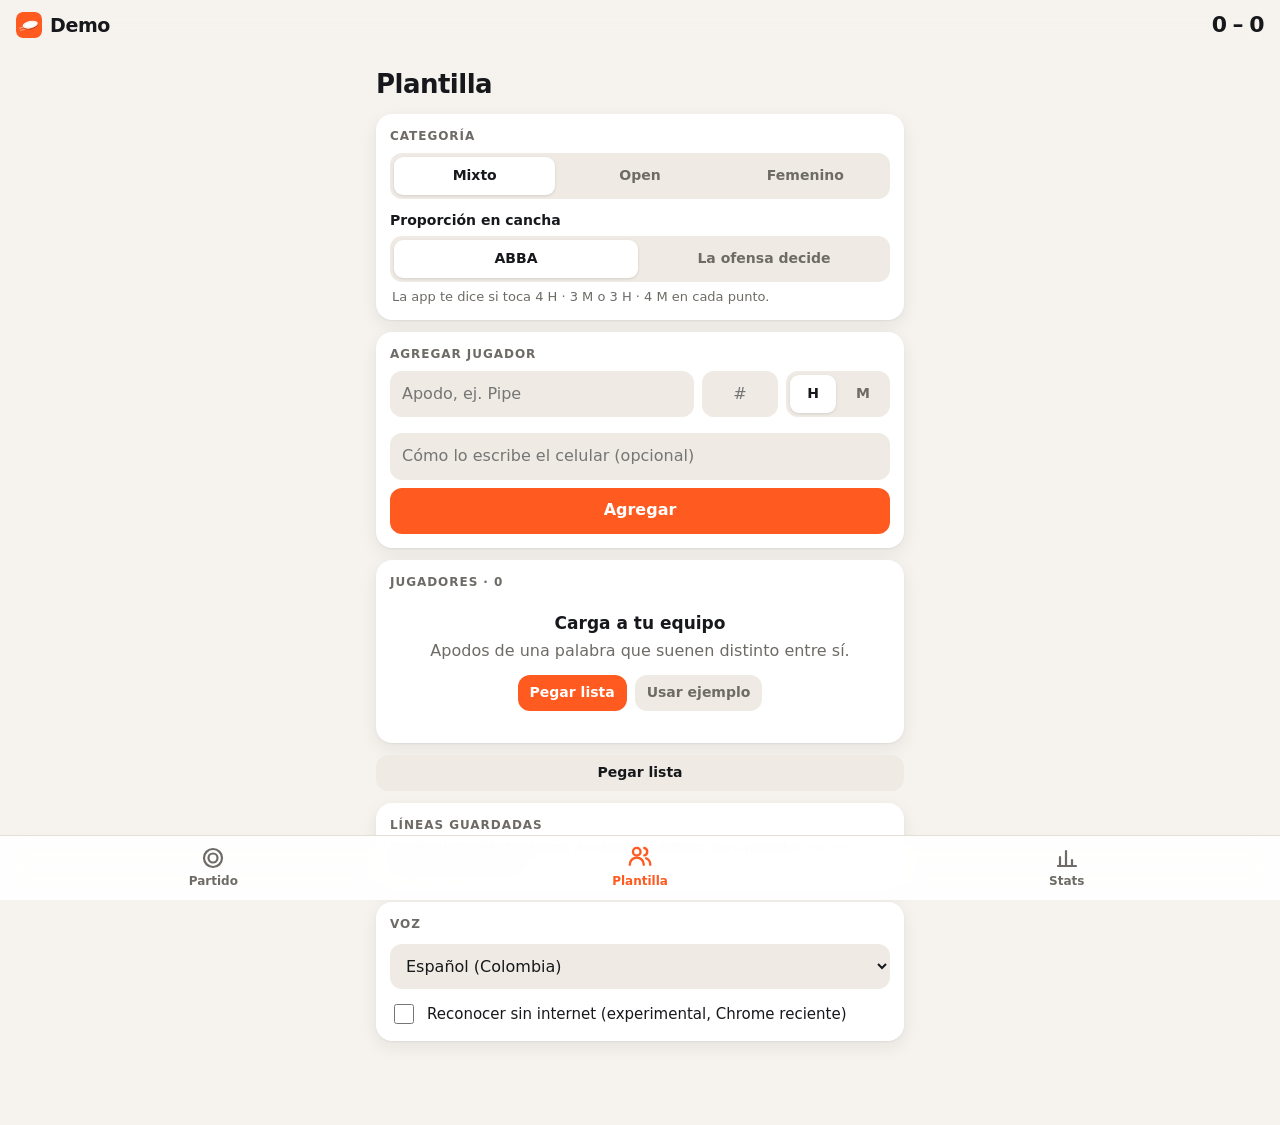
==== app/index.html @ fbf7be6f "Carpeta ordenada (app/ y pruebas/), logo de disco y nombre provisional Demo - app/ contiene solo la " ====
<!doctype html>
<html lang="es">
<head>
  <meta charset="utf-8">
  <meta name="viewport" content="width=device-width, initial-scale=1, viewport-fit=cover">
  <meta name="theme-color" content="#F6F3EE" media="(prefers-color-scheme: light)">
  <meta name="theme-color" content="#121214" media="(prefers-color-scheme: dark)">
  <title>Demo</title>
  <link rel="manifest" href="manifest.webmanifest">
  <link rel="icon" href="icon.svg">
  <link rel="apple-touch-icon" href="icon-180.png">
  <meta name="apple-mobile-web-app-title" content="Demo">
  <link rel="stylesheet" href="styles.css">
</head>
<body>
  <header class="top" id="top">
    <div class="brand"><img class="logo" src="icon.svg" alt="" aria-hidden="true">Demo</div>
    <div class="score num-font" id="score" aria-live="polite"></div>
  </header>

  <main>
    <section id="view-game" class="view"></section>
    <section id="view-roster" class="view" hidden></section>
    <section id="view-stats" class="view" hidden></section>
  </main>

  <nav class="tabs" id="tabs">
    <button data-view="game" class="active"><span data-icon="disc"></span>Partido</button>
    <button data-view="roster"><span data-icon="users"></span>Plantilla</button>
    <button data-view="stats"><span data-icon="chart"></span>Stats</button>
  </nav>

  <div class="sheet-backdrop" id="sheet-backdrop" hidden></div>
  <div class="sheet" id="sheet" role="dialog" aria-modal="true" hidden></div>
  <div class="toast" id="toast" role="status" hidden></div>

  <script src="core.js"></script>
  <script src="app.js"></script>
</body>
</html>
---- app/styles.css ----
/* Demo — paleta "Disco naranja": fondo cálido, tinta negra, naranja de disco. */
:root {
  --bg: #F6F3EE;
  --card: #FFFFFF;
  --sunk: #EFEBE4;
  --ink: #17181C;
  --muted: #6E6B66;
  --line: #E4DED4;
  --accent: #FF5A1F;
  --accent-press: #E84A12;
  --on-accent: #FFFFFF;
  --accent-soft: #FFE6DA;
  --accent-ink: #A8340A;
  --solid: #17181C;        /* relleno fuerte: punto nuestro, confirmar */
  --on-solid: #FFFFFF;
  --unc: #FFE7A3;          /* dudoso */
  --unc-ink: #5C4300;
  --warn: #B4540A;
  --shadow: 0 1px 2px rgba(23,24,28,.06), 0 6px 18px rgba(23,24,28,.07);
  --radius: 16px;
  --r-sm: 12px;
  --ease: cubic-bezier(.2,.8,.2,1);
  --spring: cubic-bezier(.34,1.56,.64,1);
  --fast: 160ms;
  --base: 240ms;
  --tabs-h: 64px;
  color-scheme: light;
}
@media (prefers-color-scheme: dark) {
  :root:not([data-theme="light"]) {
    --bg: #121214; --card: #1C1C20; --sunk: #17171A; --ink: #F3F1EC; --muted: #A29E96; --line: #2E2D31;
    --accent: #FF6A33; --accent-press: #FF5A1F; --accent-soft: #3A1E12; --accent-ink: #FFB08F;
    --solid: #F3F1EC; --on-solid: #17181C; --unc: #45380F; --unc-ink: #FFD97A; --warn: #FFB067;
    --shadow: 0 1px 2px rgba(0,0,0,.4), 0 6px 18px rgba(0,0,0,.35);
    color-scheme: dark;
  }
}
:root[data-theme="dark"] {
  --bg: #121214; --card: #1C1C20; --sunk: #17171A; --ink: #F3F1EC; --muted: #A29E96; --line: #2E2D31;
  --accent: #FF6A33; --accent-press: #FF5A1F; --accent-soft: #3A1E12; --accent-ink: #FFB08F;
  --solid: #F3F1EC; --on-solid: #17181C; --unc: #45380F; --unc-ink: #FFD97A; --warn: #FFB067;
  --shadow: 0 1px 2px rgba(0,0,0,.4), 0 6px 18px rgba(0,0,0,.35);
  color-scheme: dark;
}

* { box-sizing: border-box; -webkit-tap-highlight-color: transparent; }
html, body { margin: 0; }
body {
  background: var(--bg); color: var(--ink);
  font: 16px/1.4 ui-rounded, "SF Pro Rounded", system-ui, -apple-system, "Segoe UI", Roboto, sans-serif;
  padding-bottom: calc(var(--tabs-h) + env(safe-area-inset-bottom) + 12px);
  overflow-x: hidden;
}
body.focus { padding-bottom: 24px; }
button, input, select, textarea { font: inherit; color: inherit; }
button { cursor: pointer; }
[hidden] { display: none !important; }
.num-font { font-variant-numeric: tabular-nums; letter-spacing: -.02em; }

/* ---------- Encabezado ---------- */
.top {
  position: sticky; top: 0; z-index: 10;
  display: flex; justify-content: space-between; align-items: center; gap: 12px;
  padding: 10px 16px; padding-top: calc(10px + env(safe-area-inset-top));
  background: color-mix(in srgb, var(--bg) 88%, transparent);
  backdrop-filter: saturate(1.4) blur(12px); -webkit-backdrop-filter: saturate(1.4) blur(12px);
  border-bottom: 1px solid transparent; transition: border-color var(--base) var(--ease);
}
.top.scrolled { border-bottom-color: var(--line); }
.brand { font-weight: 800; font-size: 19px; letter-spacing: -.02em; display: flex; align-items: center; gap: 8px; }
.brand .logo { width: 26px; height: 26px; border-radius: 7px; display: block; }
.score { display: flex; align-items: baseline; gap: 6px; font-weight: 800; font-size: 22px; }
.score small { font-size: 12px; font-weight: 600; color: var(--muted); max-width: 90px; overflow: hidden; text-overflow: ellipsis; white-space: nowrap; }
.digit { display: inline-block; min-width: .62em; text-align: center; }
.digit.roll { animation: roll var(--base) var(--spring); }
@keyframes roll { from { transform: translateY(60%); opacity: 0; } to { transform: none; opacity: 1; } }
.score.bump { animation: bump 420ms var(--spring); }
@keyframes bump { 30% { transform: scale(1.18); } }

main { max-width: 560px; margin: 0 auto; padding: 8px 16px; }
.view > * + *, .stack > * + * { margin-top: 12px; }
.enter { animation: enter var(--base) var(--ease) both; }
@keyframes enter { from { opacity: 0; transform: translateY(10px); } to { opacity: 1; transform: none; } }

/* ---------- Bloques ---------- */
.card { background: var(--card); border-radius: var(--radius); padding: 14px; box-shadow: var(--shadow); }
.label { font-size: 12px; text-transform: uppercase; letter-spacing: .08em; color: var(--muted); margin: 0 0 8px; font-weight: 700; }
.muted { color: var(--muted); }
.small { font-size: 13px; }
.center { text-align: center; }
.row { display: flex; align-items: center; gap: 8px; }
.row.wrap { flex-wrap: wrap; }
.spacer { flex: 1; }
h2.title { font-size: 26px; font-weight: 800; letter-spacing: -.02em; margin: 6px 0 0; }

/* ---------- Botones ---------- */
.btn {
  border: 0; background: var(--sunk); border-radius: var(--r-sm);
  padding: 10px 14px; min-height: 46px; font-weight: 700; white-space: nowrap;
  transition: transform var(--fast) var(--ease), background-color var(--fast) var(--ease), opacity var(--fast);
}
.btn:active { transform: scale(.96); }
.btn.small { min-height: 36px; padding: 6px 12px; font-size: 14px; }
.btn.block { width: 100%; }
.btn.big { min-height: 58px; font-size: 18px; border-radius: var(--radius); }
.btn.accent { background: var(--accent); color: var(--on-accent); }
.btn.accent:active { background: var(--accent-press); }
.btn.solid { background: var(--solid); color: var(--on-solid); }
.btn.ghost { background: transparent; }
.btn.link { background: none; min-height: 0; padding: 4px 0; color: var(--accent-ink); font-weight: 700; }
.btn.danger-text { color: #C2361B; }
.icon-btn { width: 44px; height: 44px; border-radius: 50%; border: 0; background: transparent; display: grid; place-items: center; color: var(--muted); transition: transform var(--fast) var(--ease), background-color var(--fast); }
.icon-btn:active { transform: scale(.9); background: var(--sunk); }
.icon-btn svg, .btn svg { width: 20px; height: 20px; }

/* Control segmentado */
.seg { display: grid; grid-auto-flow: column; grid-auto-columns: 1fr; background: var(--sunk); border-radius: var(--r-sm); padding: 4px; gap: 4px; position: relative; }
.seg button { border: 0; background: transparent; border-radius: 9px; padding: 9px 6px; font-weight: 700; font-size: 14px; color: var(--muted); transition: background-color var(--base) var(--ease), color var(--base) var(--ease), box-shadow var(--base); }
.seg button.on { background: var(--card); color: var(--ink); box-shadow: 0 1px 3px rgba(0,0,0,.12); }

/* ---------- Insignias ---------- */
.badge { display: inline-flex; align-items: center; gap: 6px; border-radius: 999px; padding: 5px 11px 5px 9px; font-size: 13px; font-weight: 800; letter-spacing: .04em; text-transform: uppercase; border: 0; transition: transform var(--fast) var(--ease); }
.badge svg { width: 15px; height: 15px; }
.badge:active { transform: scale(.94); }
.badge.O { background: var(--accent); color: var(--on-accent); }
.badge.D { background: transparent; color: var(--ink); box-shadow: inset 0 0 0 2px var(--ink); }
.badge.ratio { background: var(--sunk); color: var(--ink); text-transform: none; letter-spacing: 0; }
.badge.ratio.bad { background: var(--unc); color: var(--unc-ink); }
.badge.mini { padding: 2px 7px; font-size: 11px; }
.g-tag { display: inline-grid; place-items: center; width: 20px; height: 20px; border-radius: 6px; font-size: 11px; font-weight: 800; background: var(--sunk); color: var(--muted); flex: none; }
.g-tag.M { background: var(--accent-soft); color: var(--accent-ink); }

/* ---------- Banner ---------- */
.banner { border-radius: var(--r-sm); padding: 12px 14px; font-weight: 700; display: flex; align-items: center; gap: 10px; }
.banner svg { width: 20px; height: 20px; flex: none; }
.banner.warn { background: var(--unc); color: var(--unc-ink); font-weight: 600; }
.banner.us { background: var(--solid); color: var(--on-solid); }
.banner.them { background: transparent; color: var(--ink); box-shadow: inset 0 0 0 2px var(--line); }
.banner.none { background: var(--unc); color: var(--unc-ink); }
.banner.pop { animation: pop var(--base) var(--spring); }
@keyframes pop { from { transform: scale(.96); opacity: .4; } }

/* ---------- Preparar punto: línea ---------- */
.point-head { display: flex; align-items: center; gap: 8px; flex-wrap: wrap; }
.presets { display: flex; gap: 8px; overflow-x: auto; padding: 2px 16px 6px; margin-left: -16px; margin-right: -16px; scrollbar-width: none; }
.presets::-webkit-scrollbar { display: none; }
.preset { flex: none; border: 0; border-radius: 999px; padding: 9px 14px; background: var(--card); box-shadow: var(--shadow); font-weight: 700; font-size: 14px; display: flex; align-items: center; gap: 6px; transition: transform var(--fast) var(--ease), background-color var(--base); }
.preset:active { transform: scale(.95); }
.preset.on { background: var(--solid); color: var(--on-solid); }
.preset .dot { width: 7px; height: 7px; border-radius: 50%; background: var(--accent); }
.line-head { display: flex; align-items: center; gap: 8px; margin-bottom: 10px; }
.count { font-weight: 800; font-size: 15px; }
.count.ok { color: var(--ink); }
.count.off { color: var(--warn); }
.slots { display: grid; grid-template-columns: repeat(4, minmax(0, 1fr)); gap: 8px; }
.slot {
  border: 0; border-radius: var(--r-sm); min-height: 64px; padding: 8px 4px; background: var(--sunk);
  display: flex; flex-direction: column; align-items: center; justify-content: center; gap: 2px;
  font-weight: 800; font-size: 14px; transition: transform var(--fast) var(--ease), background-color var(--base);
  overflow: hidden;
}
.slot span.n { font-size: 11px; font-weight: 700; color: var(--muted); }
.slot.filled { background: var(--card); box-shadow: inset 0 0 0 2px var(--ink); }
.slot.filled.M { box-shadow: inset 0 0 0 2px var(--accent); }
.slot.empty { box-shadow: inset 0 0 0 2px var(--line); color: var(--muted); font-weight: 600; background: transparent; }
.slot:active { transform: scale(.94); }
.slot.in { animation: slot-in var(--base) var(--spring); }
@keyframes slot-in { from { transform: scale(.7); opacity: 0; } }
.slot .nm { max-width: 100%; overflow: hidden; text-overflow: ellipsis; white-space: nowrap; padding: 0 2px; }
.bench { display: flex; flex-wrap: wrap; gap: 6px; }
.chip { border: 0; border-radius: 999px; padding: 8px 12px 8px 8px; background: var(--sunk); font-weight: 700; font-size: 14px; display: inline-flex; align-items: center; gap: 6px; transition: transform var(--fast) var(--ease), background-color var(--base); }
.chip:active { transform: scale(.94); }
.chip.on { background: var(--solid); color: var(--on-solid); }
.chip.on .g-tag { background: rgba(255,255,255,.18); color: inherit; }

/* ---------- Botón de grabar ---------- */
.rec-wrap { display: grid; place-items: center; padding: 6px 0; }
body.focus .rec-wrap { padding: 14px 0 2px; }
body.focus .rec-status { margin-top: 10px; }
body.focus .view > * + * { margin-top: 10px; }
.rec-btn {
  position: relative; width: 100%; height: 92px; border: 0; border-radius: 24px;
  background: var(--accent); color: var(--on-accent); font-size: 22px; font-weight: 800; letter-spacing: -.01em;
  display: flex; align-items: center; justify-content: center; gap: 10px;
  box-shadow: 0 8px 22px color-mix(in srgb, var(--accent) 35%, transparent);
  transition: width 360ms var(--ease), height 360ms var(--ease), border-radius 360ms var(--ease), transform var(--fast) var(--ease), background-color var(--base);
}
.rec-btn svg { width: 26px; height: 26px; }
.rec-btn:active { transform: scale(.96); }
.rec-btn.recording { width: 116px; height: 116px; border-radius: 50%; flex-direction: column; gap: 4px; font-size: 16px; }
.rec-btn.recording::before, .rec-btn.recording::after {
  content: ""; position: absolute; inset: 0; border-radius: 50%; border: 3px solid var(--accent);
  animation: ring 1.8s var(--ease) infinite; pointer-events: none;
}
.rec-btn.recording::after { animation-delay: .9s; }
.rec-btn.mute::before, .rec-btn.mute::after { display: none; }
.rec-btn.hearing::before, .rec-btn.hearing::after { animation-duration: .9s; }
.rec-btn.blip { animation: blip 260ms var(--spring); }
@keyframes ring { from { transform: scale(1); opacity: .7; } to { transform: scale(1.45); opacity: 0; } }
@keyframes blip { 40% { transform: scale(1.06); } }
.rec-status { min-height: 1.4em; font-size: 14px; color: var(--muted); text-align: center; margin-top: 8px; transition: opacity var(--base); }
.timer { font-variant-numeric: tabular-nums; font-weight: 700; }

/* ---------- En vivo ---------- */
.live-events { list-style: none; margin: 0; padding: 0; display: flex; flex-direction: column; justify-content: flex-end; gap: 6px; height: 98px; overflow: hidden; }
.live-events li { flex: none; height: 46px; white-space: nowrap; overflow: hidden; text-overflow: ellipsis; display: flex; align-items: center; gap: 10px; font-size: 19px; font-weight: 700; padding: 8px 10px; border-radius: var(--r-sm); background: var(--sunk); }
.live-events li.unc { background: var(--unc); color: var(--unc-ink); }
.live-events li.goal { background: var(--solid); color: var(--on-solid); }
.live-events li.new { animation: slide-up var(--base) var(--spring); }
.live-events li.hint { background: transparent; color: var(--muted); font-weight: 500; font-size: 15px; padding-left: 0; }
@keyframes slide-up { from { transform: translateY(14px); opacity: 0; } }
.ev-ico { width: 22px; display: inline-grid; place-items: center; flex: none; color: inherit; opacity: .8; }
.ev-ico svg { width: 18px; height: 18px; }
.transcript-mini { font-size: 14px; color: var(--muted); margin-top: 10px; }
.transcript-mini[open] #live-text { max-height: 4.2em; overflow-y: auto; }
.transcript-mini summary { cursor: pointer; font-weight: 600; }
.transcript-mini .interim { opacity: .55; }

.pad-players { display: grid; grid-template-columns: repeat(3, minmax(0, 1fr)); gap: 8px; margin-bottom: 8px; }
.pad-players .btn { min-height: 52px; font-size: 17px; background: var(--sunk); overflow: hidden; text-overflow: ellipsis; white-space: nowrap; padding: 6px; }
.pad-players .btn.tap { animation: blip 220ms var(--spring); }
.pad-actions { display: grid; grid-template-columns: repeat(3, minmax(0, 1fr)); gap: 8px; }
.pad-actions .btn { font-size: 14px; padding: 8px 4px; }

/* ---------- Revisión ---------- */
.events { list-style: none; margin-left: 0; margin-right: 0; margin-bottom: 0; padding: 0; display: flex; flex-direction: column; gap: 8px; }
.ev {
  display: flex; align-items: center; gap: 6px; flex-wrap: wrap;
  background: var(--card); border-radius: var(--r-sm); padding: 8px 6px 8px 10px; box-shadow: var(--shadow);
  font-size: 16px; transition: transform var(--base) var(--ease), opacity var(--base) var(--ease), max-height var(--base) var(--ease), margin var(--base), padding var(--base);
  max-height: 140px; touch-action: pan-y;
}
.ev.stagger { animation: enter var(--base) var(--ease) both; animation-delay: calc(var(--i) * 35ms); }
.ev.unc { background: var(--unc); color: var(--unc-ink); }
.ev.unc.flash { animation: flash 900ms var(--ease) 1 both; animation-delay: calc(var(--i) * 35ms + 200ms); }
@keyframes flash { 0%,100% { box-shadow: var(--shadow); } 40% { box-shadow: 0 0 0 4px color-mix(in srgb, var(--unc) 80%, var(--warn)); } }
.ev.goal { background: var(--solid); color: var(--on-solid); }
.ev.leaving { opacity: 0; transform: translateX(-30px); max-height: 0; padding-top: 0; padding-bottom: 0; margin-top: -8px; }
.ev .word { color: inherit; opacity: .7; font-size: 14px; }
.pick {
  border: 0; border-radius: 10px; padding: 7px 10px; font-weight: 800; font-size: 16px;
  background: color-mix(in srgb, currentColor 9%, transparent); color: inherit;
  transition: transform var(--fast) var(--ease), background-color var(--fast);
}
.pick:active { transform: scale(.93); }
.pick.empty { box-shadow: inset 0 0 0 2px currentColor; background: transparent; opacity: .7; }
.pick.type { font-weight: 700; font-size: 14px; padding: 7px 8px; display: inline-flex; align-items: center; gap: 4px; }
.ev .del { margin-left: auto; }
.ev .heard { flex-basis: 100%; font-size: 12px; font-weight: 600; padding-left: 2px; }
.add-row { display: flex; gap: 6px; overflow-x: auto; padding: 2px 16px 4px; margin-left: -16px; margin-right: -16px; scrollbar-width: none; }
.add-row::-webkit-scrollbar { display: none; }
.add-row .btn { flex: none; }
.unknown-item { display: flex; gap: 8px; align-items: center; flex-wrap: wrap; margin-top: 8px; }
.bottom-bar {
  position: sticky; bottom: calc(var(--tabs-h) + env(safe-area-inset-bottom) + 8px); z-index: 4;
  display: grid; grid-template-columns: auto 1fr; gap: 8px; margin-top: 16px;
  padding: 8px; border-radius: calc(var(--radius) + 4px); background: color-mix(in srgb, var(--bg) 85%, transparent);
  backdrop-filter: blur(10px); -webkit-backdrop-filter: blur(10px);
}

textarea, input[type=text], input:not([type]), input[inputmode], select {
  width: 100%; border: 0; border-radius: var(--r-sm); padding: 12px; background: var(--sunk);
  transition: box-shadow var(--fast) var(--ease);
}
textarea:focus, input:focus, select:focus { outline: 0; box-shadow: 0 0 0 2px var(--accent); }
textarea { margin: 8px 0; resize: vertical; }

/* ---------- Plantilla ---------- */
.form-row { display: flex; gap: 8px; margin-bottom: 8px; }
.form-row .num { width: 76px; flex: none; text-align: center; }
.form-row .seg { flex: none; width: 104px; }
#player-form > * + * { margin-top: 8px; }
.list { list-style: none; padding: 0; margin: 0; }
.list li { display: flex; align-items: center; gap: 8px; padding: 8px 0; border-bottom: 1px solid var(--line); }
.list li:last-child { border-bottom: 0; }
.list li.removing { animation: out var(--base) var(--ease) forwards; }
@keyframes out { to { opacity: 0; transform: translateX(-20px); } }
.list .jersey { font-weight: 800; width: 34px; text-align: center; color: var(--accent-ink); font-variant-numeric: tabular-nums; flex: none; }
.list .name { flex: 1; min-width: 0; font-weight: 700; }
.list .name small { display: block; font-weight: 500; color: var(--muted); overflow: hidden; text-overflow: ellipsis; white-space: nowrap; }
.empty-state { text-align: center; padding: 18px 8px; color: var(--muted); }
.empty-state b { display: block; color: var(--ink); font-size: 17px; margin-bottom: 4px; }
.check { display: flex; gap: 10px; align-items: center; font-size: 15px; }
.check input { width: 20px; height: 20px; accent-color: var(--accent); }
.field-label { font-size: 14px; font-weight: 700; margin: 12px 0 6px; }

/* ---------- Hoja inferior ---------- */
.sheet-backdrop { position: fixed; inset: 0; z-index: 30; background: rgba(10,10,12,.38); opacity: 0; transition: opacity var(--base) var(--ease); }
.sheet-backdrop.open { opacity: 1; }
.sheet {
  position: fixed; left: 0; right: 0; bottom: 0; z-index: 31; max-width: 560px; margin: 0 auto;
  background: var(--card); border-radius: 22px 22px 0 0; padding: 10px 16px calc(18px + env(safe-area-inset-bottom));
  transform: translateY(100%); transition: transform 300ms var(--ease); max-height: 82vh; overflow-y: auto;
}
.sheet.open { transform: none; }
.sheet .grab { width: 40px; height: 5px; border-radius: 3px; background: var(--line); margin: 0 auto 12px; }
.sheet h3 { margin: 0 0 12px; font-size: 18px; font-weight: 800; }
.sheet-grid { display: grid; grid-template-columns: repeat(3, minmax(0, 1fr)); gap: 8px; }
.sheet-grid .btn { min-height: 56px; font-size: 16px; overflow: hidden; text-overflow: ellipsis; white-space: nowrap; display: flex; align-items: center; justify-content: center; gap: 6px; }
.sheet-grid .btn.current { background: var(--solid); color: var(--on-solid); }
.sheet-sub { margin: 14px 0 8px; }
.voice-test { text-align: center; padding: 10px 0 4px; }
.voice-test .say { font-size: 40px; font-weight: 800; letter-spacing: -.02em; margin: 6px 0; }
.voice-test .heard { min-height: 1.5em; font-size: 17px; margin: 8px 0 14px; }
.voice-test .heard.ok { color: var(--ink); }

/* ---------- Estadísticas ---------- */
.score-card { display: grid; grid-template-columns: 1fr auto 1fr; align-items: center; text-align: center; }
.score-card .n { font-size: 54px; font-weight: 800; line-height: 1; font-variant-numeric: tabular-nums; letter-spacing: -.03em; }
.score-card .dash { font-size: 28px; color: var(--muted); }
.metrics { display: grid; grid-template-columns: 1fr 1fr; gap: 10px; }
.metric { background: var(--card); border-radius: var(--radius); padding: 12px 14px; box-shadow: var(--shadow); }
.metric .v { font-size: 26px; font-weight: 800; font-variant-numeric: tabular-nums; }
.metric .v small { font-size: 14px; color: var(--muted); font-weight: 700; }
.bar { height: 6px; border-radius: 3px; background: var(--sunk); margin-top: 8px; overflow: hidden; }
.bar i { display: block; height: 100%; background: var(--accent); border-radius: 3px; transform-origin: left; animation: grow 600ms var(--ease) both; }
.metric.D .bar i { background: var(--ink); }
@keyframes grow { from { transform: scaleX(0); } }
.table-wrap { overflow-x: auto; margin: 0 -14px; padding: 0 14px; }
table { border-collapse: collapse; width: 100%; font-size: 14px; font-variant-numeric: tabular-nums; }
th, td { padding: 8px 5px; text-align: right; border-bottom: 1px solid var(--line); white-space: nowrap; }
tr:last-child td { border-bottom: 0; }
th:first-child, td:first-child { text-align: left; position: sticky; left: 0; background: var(--card); font-weight: 700; }
th { font-size: 11px; color: var(--muted); text-transform: uppercase; letter-spacing: .05em; }
td.pm { font-weight: 800; }
td.zero { color: var(--muted); opacity: .6; }
.conn { list-style: none; margin: 0; padding: 0; }
.conn li { display: flex; align-items: center; gap: 10px; padding: 6px 0; font-weight: 700; }
.conn .cbar { flex: 1; height: 8px; border-radius: 4px; background: var(--sunk); overflow: hidden; }
.conn .cbar i { display: block; height: 100%; background: var(--accent); border-radius: 4px; transform-origin: left; animation: grow 600ms var(--ease) both; }
.conn .cn { width: 24px; text-align: right; font-variant-numeric: tabular-nums; }
.points { list-style: none; margin: 0; padding: 0; }
.points li { display: flex; align-items: center; gap: 8px; padding: 8px 0; border-bottom: 1px solid var(--line); font-size: 14px; }
.points li:last-child { border-bottom: 0; }
.points .res { width: 26px; height: 26px; border-radius: 8px; display: grid; place-items: center; flex: none; }
.points .res svg { width: 16px; height: 16px; }
.points .res.us { background: var(--solid); color: var(--on-solid); }
.points .res.them { box-shadow: inset 0 0 0 2px var(--line); }
.points .txt { flex: 1; min-width: 0; overflow: hidden; text-overflow: ellipsis; white-space: nowrap; }

/* ---------- Pestañas ---------- */
.tabs {
  position: fixed; bottom: 0; left: 0; right: 0; z-index: 20; display: flex;
  background: color-mix(in srgb, var(--card) 92%, transparent); backdrop-filter: blur(12px); -webkit-backdrop-filter: blur(12px);
  border-top: 1px solid var(--line); padding-bottom: env(safe-area-inset-bottom);
  transition: transform 300ms var(--ease);
}
body.focus .tabs { transform: translateY(110%); }
.tabs button { flex: 1; border: 0; background: transparent; height: var(--tabs-h); font-weight: 700; font-size: 12px; color: var(--muted); display: flex; flex-direction: column; align-items: center; justify-content: center; gap: 3px; transition: color var(--base) var(--ease); }
.tabs button svg { width: 24px; height: 24px; transition: transform var(--base) var(--spring); }
.tabs button.active { color: var(--accent); }
.tabs button.active svg { transform: translateY(-2px) scale(1.08); }

/* ---------- Aviso con deshacer ---------- */
.toast {
  position: fixed; left: 16px; right: 16px; bottom: calc(var(--tabs-h) + env(safe-area-inset-bottom) + 14px); z-index: 40;
  max-width: 528px; margin: 0 auto; display: flex; align-items: center; gap: 12px;
  background: var(--solid); color: var(--on-solid); border-radius: 14px; padding: 12px 12px 12px 16px; font-weight: 600;
  box-shadow: 0 10px 30px rgba(0,0,0,.25);
  transform: translateY(20px); opacity: 0; transition: transform var(--base) var(--spring), opacity var(--base);
}
.toast.show { transform: none; opacity: 1; }
.toast button { margin-left: auto; border: 0; background: transparent; color: var(--accent); font-weight: 800; padding: 6px 8px; }
body.focus .toast { bottom: 24px; }

@media (prefers-reduced-motion: reduce) {
  *, *::before, *::after { animation-duration: 1ms !important; animation-iteration-count: 1 !important; transition-duration: 1ms !important; }
}
.sheet:not(.open), .sheet-backdrop:not(.open) { pointer-events: none; }
.pick svg { width: 16px; height: 16px; }
.sheet-grid.two { grid-template-columns: repeat(2, minmax(0, 1fr)); }
.sheet-grid .btn svg { flex: none; }

/* ---------- Chicos / chicas ---------- */
.g-stack > .g-group + .g-group { margin-top: 10px; }
.g-label { font-size: 11px; font-weight: 800; text-transform: uppercase; letter-spacing: .08em; color: var(--muted); margin: 0 0 6px 2px; }
.g-group.M .g-label { color: var(--accent-ink); }
.pad-groups { display: grid; grid-template-columns: repeat(2, minmax(0, 1fr)); gap: 10px; margin-bottom: 8px; }
.pad-groups .pad-players { margin-bottom: 0; }
.pad-players.two { grid-template-columns: repeat(2, minmax(0, 1fr)); gap: 6px; }
.pad-players.two .btn { font-size: 15px; padding: 6px 4px; }
.g-group.M .pad-players .btn, .g-group.M .sheet-grid .btn:not(.current) { background: var(--accent-soft); color: var(--accent-ink); }
.list li.g-head { border-bottom: 0; padding: 12px 0 2px; }
.list li.g-head:first-child { padding-top: 4px; }

/* ---------- Posesión en vivo ---------- */
.poss { display: inline-flex; align-items: center; gap: 6px; min-height: 30px; padding: 4px 12px 4px 10px; border-radius: 999px; font-weight: 800; font-size: 14px; animation: pop var(--base) var(--spring); }
.poss:empty { visibility: hidden; }
.poss svg { width: 16px; height: 16px; }
.poss.us { background: var(--accent-soft); color: var(--accent-ink); }
.poss.them { background: var(--sunk); color: var(--ink); }
body.focus .poss { margin-top: -4px; }

/* ---------- Cierre automático ---------- */
.autoend {
  position: fixed; left: 16px; right: 16px; bottom: calc(16px + env(safe-area-inset-bottom)); z-index: 45;
  max-width: 528px; margin: 0 auto; overflow: hidden;
  background: var(--solid); color: var(--on-solid); border-radius: 20px; padding: 14px 14px 18px;
  box-shadow: 0 14px 40px rgba(0,0,0,.3);
  transform: translateY(30px) scale(.97); opacity: 0; transition: transform 300ms var(--spring), opacity var(--base);
}
.autoend.show { transform: none; opacity: 1; }
.autoend b { font-size: 18px; display: block; overflow: hidden; text-overflow: ellipsis; white-space: nowrap; }
.autoend .btn { background: color-mix(in srgb, var(--on-solid) 14%, transparent); color: var(--on-solid); }
.autoend .btn.accent { background: var(--accent); color: var(--on-accent); }
.ae-ico { width: 40px; height: 40px; border-radius: 12px; display: grid; place-items: center; flex: none; background: var(--accent); color: var(--on-accent); }
.ae-ico.them { background: color-mix(in srgb, var(--on-solid) 14%, transparent); color: var(--on-solid); }
.ae-ico svg { width: 22px; height: 22px; }
.ae-progress { position: absolute; left: 0; bottom: 0; height: 4px; width: 100%; background: var(--accent); transform-origin: left; animation: ae-shrink linear forwards; }
@keyframes ae-shrink { from { transform: scaleX(1); } to { transform: scaleX(0); } }
.points li.g-head { border-bottom: 0; padding: 12px 0 2px; }

/* ---------- Acciones del partido y final ---------- */
.game-actions { display: flex; justify-content: center; gap: 8px; flex-wrap: wrap; }
.game-actions .btn { color: var(--muted); }
.final { text-align: center; padding: 20px 14px; }
.final-score { display: flex; justify-content: center; align-items: center; gap: 18px; font-size: 64px; font-weight: 800; line-height: 1; animation: pop 500ms var(--spring); }
.final-score .dash { color: var(--muted); font-size: 34px; }
.final-result { margin-top: 10px; display: inline-block; padding: 6px 14px; border-radius: 999px; background: var(--accent); color: var(--on-accent); font-weight: 800; letter-spacing: .04em; text-transform: uppercase; font-size: 14px; }

/* Botones de errores del rival (cuando ellos tienen el disco) */
.pad-actions .btn.opp { background: transparent; box-shadow: inset 0 0 0 2px var(--line); color: var(--ink); animation: pop var(--base) var(--spring); }
.pad-actions .btn.opp { line-height: 1.1; }
.pad-actions .btn.opp small { display: block; font-size: 11px; font-weight: 700; color: var(--muted); overflow: hidden; text-overflow: ellipsis; }
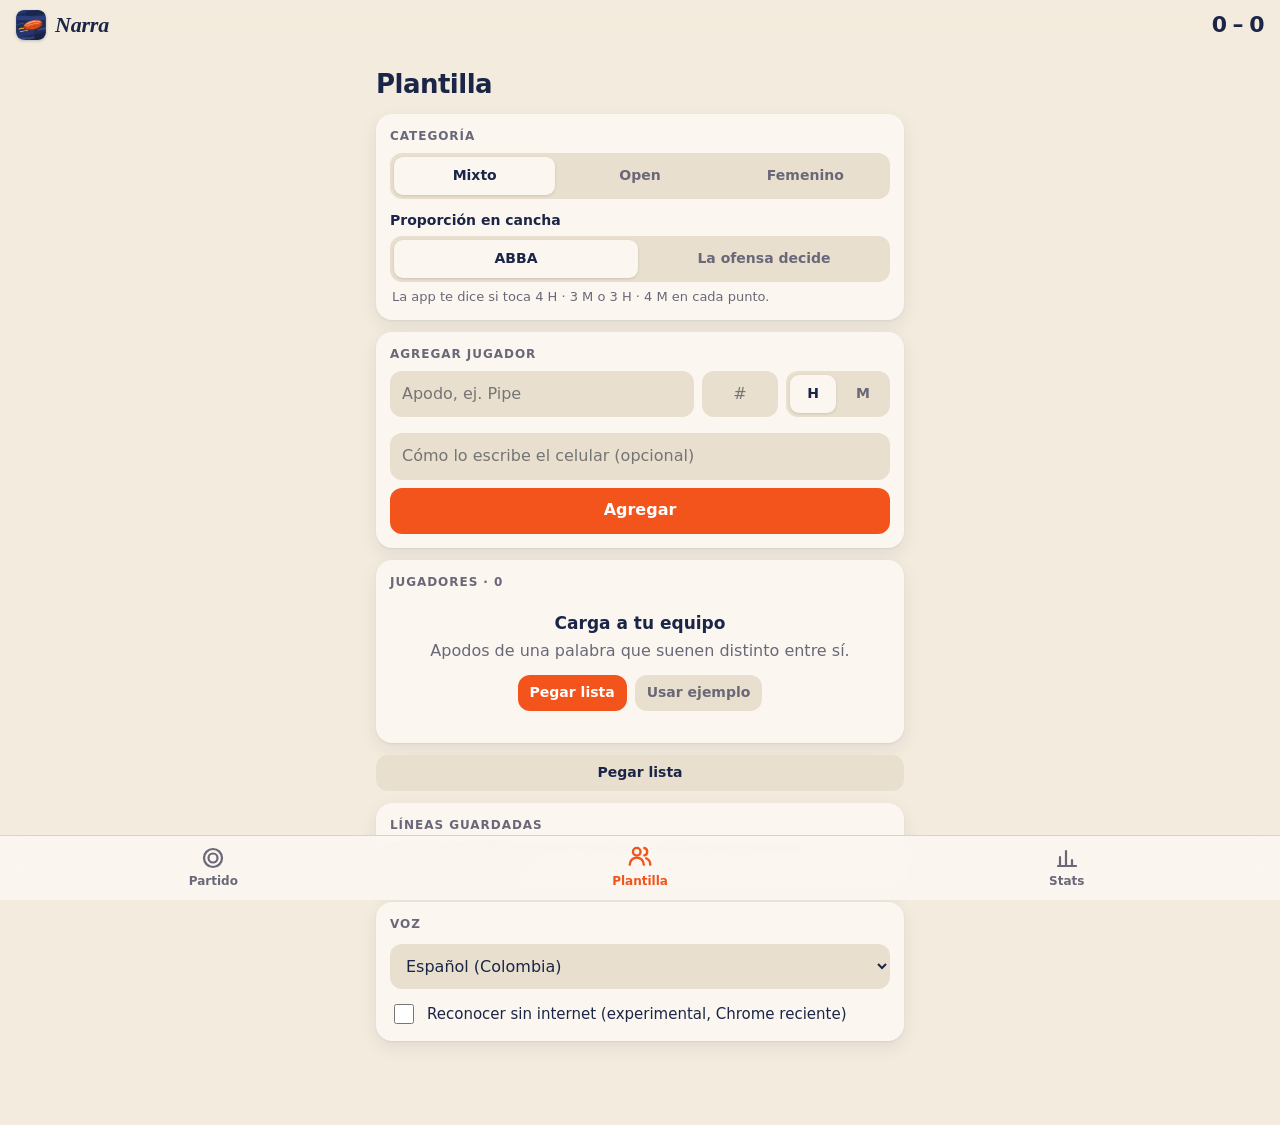
==== commit 11b23a08: "Nueva imagen: Narra, logo de disco al óleo y paleta Óleo - Nombre Narra en la app, ícono, plantilla " ====
--- a/app/index.html
+++ b/app/index.html
@@ -3,18 +3,18 @@
 <head>
   <meta charset="utf-8">
   <meta name="viewport" content="width=device-width, initial-scale=1, viewport-fit=cover">
-  <meta name="theme-color" content="#F6F3EE" media="(prefers-color-scheme: light)">
-  <meta name="theme-color" content="#121214" media="(prefers-color-scheme: dark)">
-  <title>Demo</title>
+  <meta name="theme-color" content="#F3EBDD" media="(prefers-color-scheme: light)">
+  <meta name="theme-color" content="#111628" media="(prefers-color-scheme: dark)">
+  <title>Narra</title>
   <link rel="manifest" href="manifest.webmanifest">
-  <link rel="icon" href="icon.svg">
+  <link rel="icon" href="icon-64.png">
   <link rel="apple-touch-icon" href="icon-180.png">
-  <meta name="apple-mobile-web-app-title" content="Demo">
+  <meta name="apple-mobile-web-app-title" content="Narra">
   <link rel="stylesheet" href="styles.css">
 </head>
 <body>
   <header class="top" id="top">
-    <div class="brand"><img class="logo" src="icon.svg" alt="" aria-hidden="true">Demo</div>
+    <div class="brand"><img class="logo" src="icon-192.png" alt="" aria-hidden="true">Narra</div>
     <div class="score num-font" id="score" aria-live="polite"></div>
   </header>
 
--- a/app/styles.css
+++ b/app/styles.css
@@ -1,22 +1,22 @@
-/* Demo — paleta "Disco naranja": fondo cálido, tinta negra, naranja de disco. */
+/* Narra — paleta "Óleo": lienzo, azul ultramar y naranja de disco (sale del logo). */
 :root {
-  --bg: #F6F3EE;
-  --card: #FFFFFF;
-  --sunk: #EFEBE4;
-  --ink: #17181C;
-  --muted: #6E6B66;
-  --line: #E4DED4;
-  --accent: #FF5A1F;
-  --accent-press: #E84A12;
+  --bg: #F3EBDD;           /* lienzo */
+  --card: #FBF7F0;
+  --sunk: #E8DFCE;
+  --ink: #1B2547;          /* azul noche: textos */
+  --muted: #6A6878;
+  --line: #DDD2BF;
+  --accent: #F2541B;       /* naranja disco: grabar, ataque */
+  --accent-press: #D9440F;
   --on-accent: #FFFFFF;
-  --accent-soft: #FFE6DA;
-  --accent-ink: #A8340A;
-  --solid: #17181C;        /* relleno fuerte: punto nuestro, confirmar */
-  --on-solid: #FFFFFF;
-  --unc: #FFE7A3;          /* dudoso */
-  --unc-ink: #5C4300;
-  --warn: #B4540A;
-  --shadow: 0 1px 2px rgba(23,24,28,.06), 0 6px 18px rgba(23,24,28,.07);
+  --accent-soft: #FADBC9;
+  --accent-ink: #A33A10;
+  --solid: #22305F;        /* ultramar: defensa, punto nuestro, confirmar */
+  --on-solid: #F7F1E6;
+  --unc: #F2D38A;          /* ocre: dudoso */
+  --unc-ink: #4A3300;
+  --warn: #A9600A;
+  --shadow: 0 1px 2px rgba(27,37,71,.07), 0 6px 18px rgba(27,37,71,.08);
   --radius: 16px;
   --r-sm: 12px;
   --ease: cubic-bezier(.2,.8,.2,1);
@@ -28,17 +28,17 @@
 }
 @media (prefers-color-scheme: dark) {
   :root:not([data-theme="light"]) {
-    --bg: #121214; --card: #1C1C20; --sunk: #17171A; --ink: #F3F1EC; --muted: #A29E96; --line: #2E2D31;
-    --accent: #FF6A33; --accent-press: #FF5A1F; --accent-soft: #3A1E12; --accent-ink: #FFB08F;
-    --solid: #F3F1EC; --on-solid: #17181C; --unc: #45380F; --unc-ink: #FFD97A; --warn: #FFB067;
+    --bg: #111628; --card: #1A2138; --sunk: #151B2F; --ink: #F3EBDD; --muted: #A5A8BC; --line: #2A3352;
+    --accent: #FF6A33; --accent-press: #F2541B; --accent-soft: #3B2016; --accent-ink: #FFB08F;
+    --solid: #5568C2; --on-solid: #FFFFFF; --unc: #4A3B12; --unc-ink: #F2D38A; --warn: #F2B05E;
     --shadow: 0 1px 2px rgba(0,0,0,.4), 0 6px 18px rgba(0,0,0,.35);
     color-scheme: dark;
   }
 }
 :root[data-theme="dark"] {
-  --bg: #121214; --card: #1C1C20; --sunk: #17171A; --ink: #F3F1EC; --muted: #A29E96; --line: #2E2D31;
-  --accent: #FF6A33; --accent-press: #FF5A1F; --accent-soft: #3A1E12; --accent-ink: #FFB08F;
-  --solid: #F3F1EC; --on-solid: #17181C; --unc: #45380F; --unc-ink: #FFD97A; --warn: #FFB067;
+  --bg: #111628; --card: #1A2138; --sunk: #151B2F; --ink: #F3EBDD; --muted: #A5A8BC; --line: #2A3352;
+  --accent: #FF6A33; --accent-press: #F2541B; --accent-soft: #3B2016; --accent-ink: #FFB08F;
+  --solid: #5568C2; --on-solid: #FFFFFF; --unc: #4A3B12; --unc-ink: #F2D38A; --warn: #F2B05E;
   --shadow: 0 1px 2px rgba(0,0,0,.4), 0 6px 18px rgba(0,0,0,.35);
   color-scheme: dark;
 }
@@ -67,8 +67,9 @@
   border-bottom: 1px solid transparent; transition: border-color var(--base) var(--ease);
 }
 .top.scrolled { border-bottom-color: var(--line); }
-.brand { font-weight: 800; font-size: 19px; letter-spacing: -.02em; display: flex; align-items: center; gap: 8px; }
-.brand .logo { width: 26px; height: 26px; border-radius: 7px; display: block; }
+.brand { font-weight: 700; font-size: 22px; letter-spacing: -.01em; display: flex; align-items: center; gap: 9px;
+  font-family: "Iowan Old Style", "Palatino Linotype", Palatino, Georgia, serif; font-style: italic; }
+.brand .logo { width: 30px; height: 30px; border-radius: 8px; display: block; box-shadow: 0 1px 3px rgba(27,37,71,.25); }
 .score { display: flex; align-items: baseline; gap: 6px; font-weight: 800; font-size: 22px; }
 .score small { font-size: 12px; font-weight: 600; color: var(--muted); max-width: 90px; overflow: hidden; text-overflow: ellipsis; white-space: nowrap; }
 .digit { display: inline-block; min-width: .62em; text-align: center; }
@@ -123,7 +124,7 @@
 .badge svg { width: 15px; height: 15px; }
 .badge:active { transform: scale(.94); }
 .badge.O { background: var(--accent); color: var(--on-accent); }
-.badge.D { background: transparent; color: var(--ink); box-shadow: inset 0 0 0 2px var(--ink); }
+.badge.D { background: var(--solid); color: var(--on-solid); }
 .badge.ratio { background: var(--sunk); color: var(--ink); text-transform: none; letter-spacing: 0; }
 .badge.ratio.bad { background: var(--unc); color: var(--unc-ink); }
 .badge.mini { padding: 2px 7px; font-size: 11px; }
@@ -314,7 +315,7 @@
 .metric .v small { font-size: 14px; color: var(--muted); font-weight: 700; }
 .bar { height: 6px; border-radius: 3px; background: var(--sunk); margin-top: 8px; overflow: hidden; }
 .bar i { display: block; height: 100%; background: var(--accent); border-radius: 3px; transform-origin: left; animation: grow 600ms var(--ease) both; }
-.metric.D .bar i { background: var(--ink); }
+.metric.D .bar i { background: var(--solid); }
 @keyframes grow { from { transform: scaleX(0); } }
 .table-wrap { overflow-x: auto; margin: 0 -14px; padding: 0 14px; }
 table { border-collapse: collapse; width: 100%; font-size: 14px; font-variant-numeric: tabular-nums; }
@@ -388,7 +389,7 @@
 .poss:empty { visibility: hidden; }
 .poss svg { width: 16px; height: 16px; }
 .poss.us { background: var(--accent-soft); color: var(--accent-ink); }
-.poss.them { background: var(--sunk); color: var(--ink); }
+.poss.them { background: color-mix(in srgb, var(--solid) 14%, transparent); color: var(--solid); }
 body.focus .poss { margin-top: -4px; }
 
 /* ---------- Cierre automático ---------- */
@@ -422,3 +423,34 @@
 .pad-actions .btn.opp { background: transparent; box-shadow: inset 0 0 0 2px var(--line); color: var(--ink); animation: pop var(--base) var(--spring); }
 .pad-actions .btn.opp { line-height: 1.1; }
 .pad-actions .btn.opp small { display: block; font-size: 11px; font-weight: 700; color: var(--muted); overflow: hidden; text-overflow: ellipsis; }
+
+/* ---------- Estado de la voz durante el punto ---------- */
+.voice-row { display: flex; align-items: center; justify-content: center; gap: 8px; flex-wrap: wrap; min-height: 34px; }
+.voice-row .btn { min-height: 32px; padding: 4px 10px; font-size: 13px; color: var(--muted); }
+.voice-row .btn svg { width: 16px; height: 16px; }
+.voice-pill { display: inline-flex; align-items: center; gap: 6px; font-size: 13px; font-weight: 800; padding: 5px 11px; border-radius: 999px; background: var(--sunk); color: var(--muted); }
+.voice-pill:empty { display: none; }
+.voice-pill::before { content: ""; width: 8px; height: 8px; border-radius: 50%; background: currentColor; }
+.voice-pill.listening { background: var(--accent-soft); color: var(--accent-ink); }
+.voice-pill.listening::before { animation: live 1.2s ease-in-out infinite; }
+.voice-pill.restarting::before { animation: live .5s ease-in-out infinite; }
+.voice-pill.error { background: var(--unc); color: var(--unc-ink); }
+@keyframes live { 50% { opacity: .25; } }
+.heard-now { text-align: center; font-size: 18px; font-weight: 700; font-style: italic; min-height: 1.5em; margin-top: 6px; padding: 0 8px;
+  color: var(--muted); overflow: hidden; text-overflow: ellipsis; white-space: nowrap; transition: opacity 600ms var(--ease), color var(--base); }
+.heard-now.final { color: var(--ink); }
+.heard-now.fade { opacity: .35; }
+.rec-status:empty { display: none; }
+body.focus .rec-wrap { padding: 8px 0 0; }
+
+/* H/M tocable en la plantilla; punteado si fue adivinado por el nombre */
+.g-tag.g-toggle { border: 0; width: 28px; height: 28px; border-radius: 8px; font-size: 12px; cursor: pointer; transition: transform var(--fast) var(--spring); }
+.g-tag.g-toggle:active { transform: scale(.88); }
+.g-tag.guessed { box-shadow: inset 0 0 0 2px var(--warn); background: transparent; }
+
+/* Grabación compacta: cabe en una pantalla de celular sin hacer scroll */
+body.focus .rec-btn.recording { width: 100px; height: 100px; }
+body.focus .view > * + * { margin-top: 8px; }
+.live-card { padding: 10px; }
+body.focus .heard-now { margin-top: 2px; font-size: 17px; }
+body.focus .point-head .title { font-size: 22px; }
